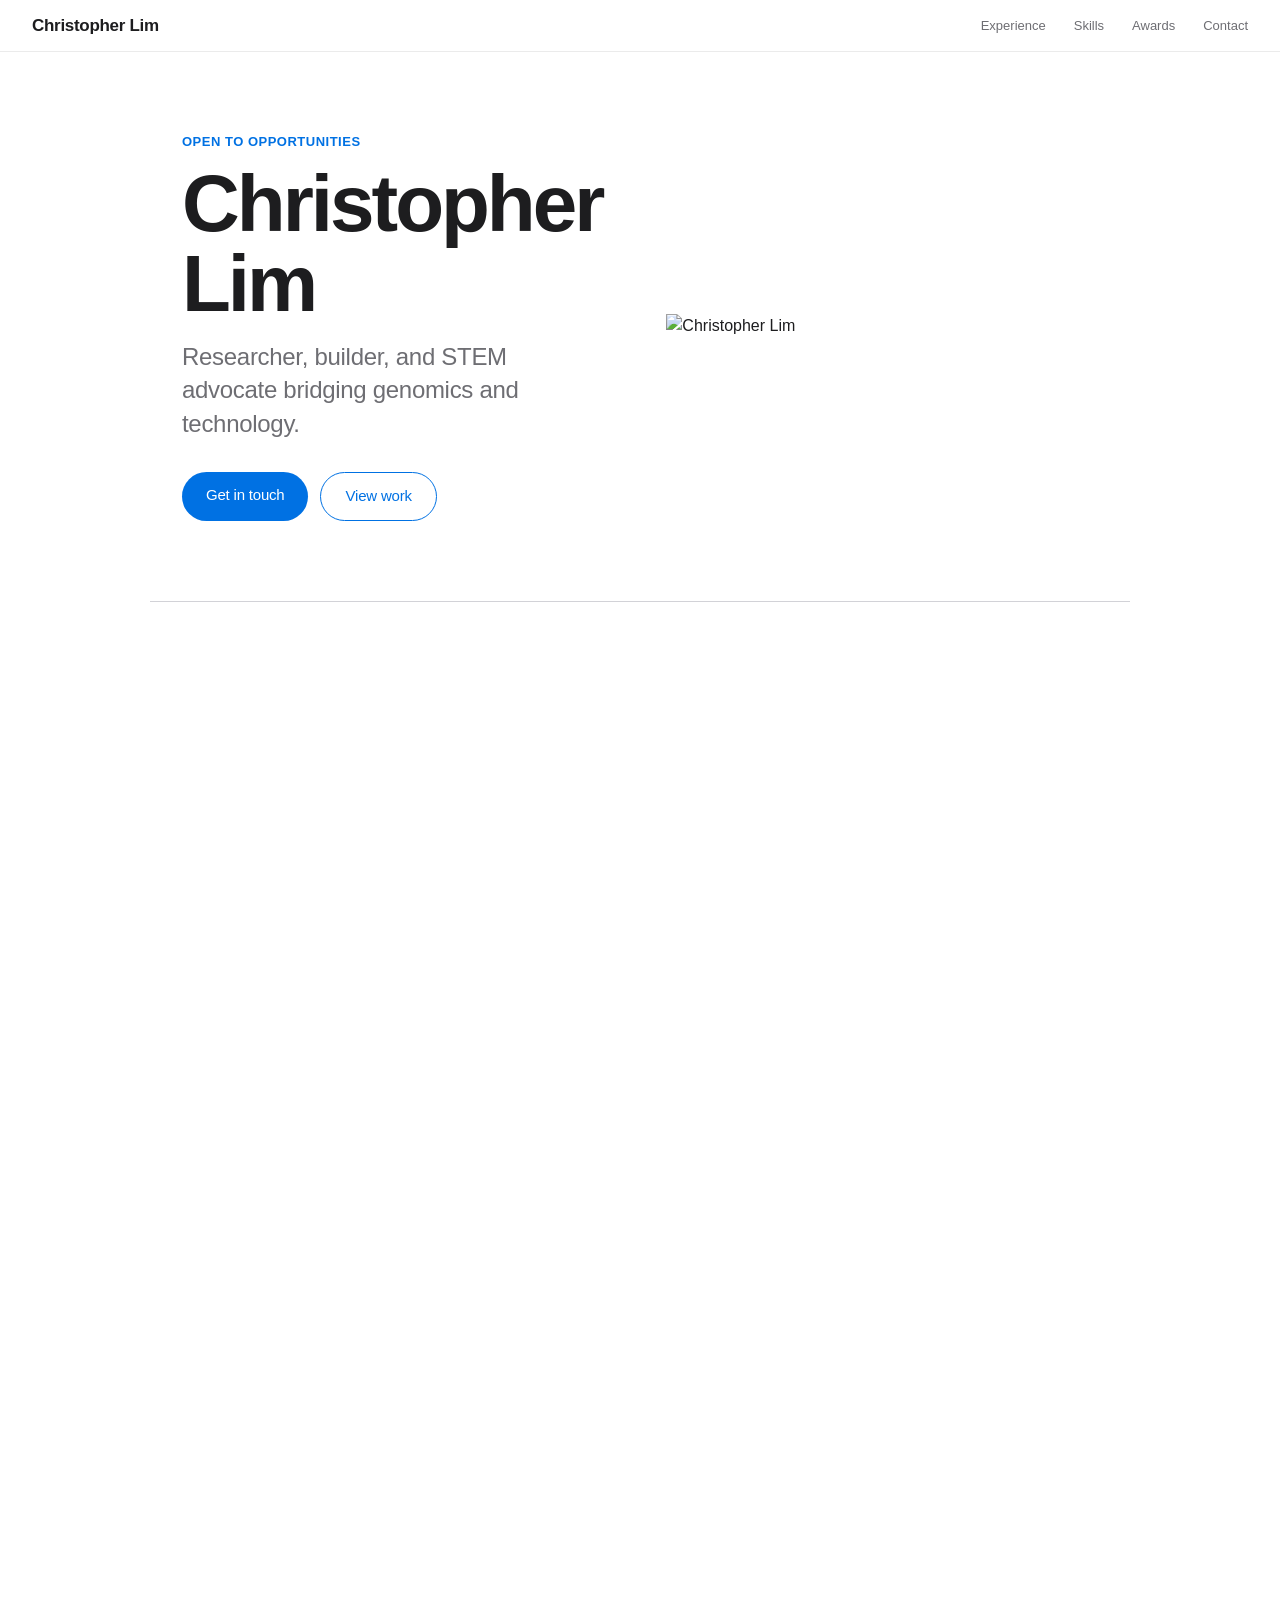
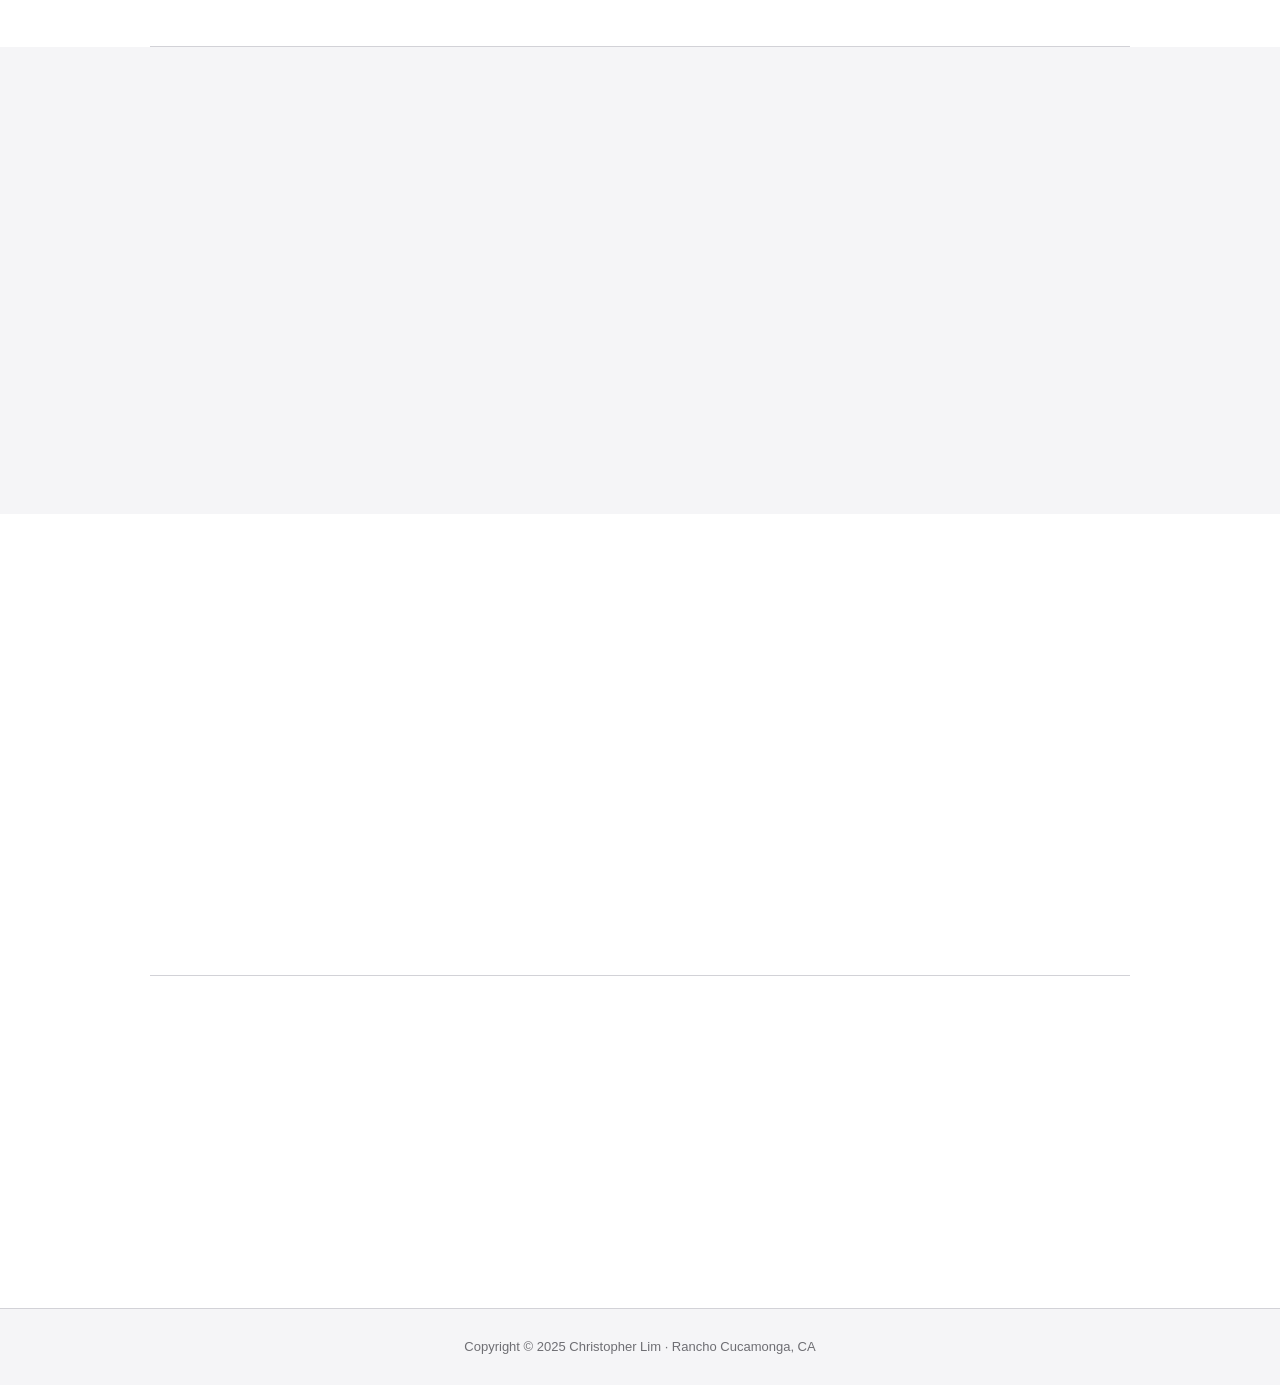
==== index.html @ 0ec450b2 "Update index.html" ====
<!DOCTYPE html>
<html lang="en">
<head>
  <meta charset="UTF-8">
  <meta name="viewport" content="width=device-width, initial-scale=1.0">
  <meta name="description" content="Christopher Lim — Researcher, builder, and STEM advocate. Open to research and internship opportunities.">
  <title>Christopher Lim</title>
  <link rel="stylesheet" href="style.css">
</head>
<body>

  <!-- NAV -->
  <nav>
    <span class="nav-name">Christopher Lim</span>
    <div class="nav-links">
      <a href="#experience">Experience</a>
      <a href="#skills">Skills</a>
      <a href="#awards">Awards</a>
      <a href="#contact">Contact</a>
    </div>
  </nav>

  <!-- HERO -->
  <section class="hero">
    <div class="hero-text">
      <p class="eyebrow">Open to opportunities</p>
      <h1 class="hero-name">Christopher<br>Lim</h1>
      <p class="hero-tagline">Researcher, builder, and STEM advocate bridging genomics and technology.</p>
      <div class="hero-actions">
        <a href="mailto:chrisalim2008@gmail.com" class="btn-blue">Get in touch</a>
        <a href="#experience" class="btn-outline">View work</a>
      </div>
    </div>

    <!-- HEADSHOT UPLOADER -->
    <img src="headshot.jpg" alt="Christopher Lim" style="width:100%;height:100%;object-fit:cover">
  </section>

  <div class="divider"></div>

  <!-- EXPERIENCE -->
  <section class="section reveal" id="experience">
    <p class="eyebrow">Experience</p>
    <h2 class="section-heading">Research &amp; leadership</h2>
    <div class="exp-list">

      <div class="exp-row">
        <div class="exp-meta">
          <div class="exp-date">Jun – Jul 2025</div>
          <div class="exp-org">Summer Science Program</div>
        </div>
        <div class="exp-content">
          <h3>Bacterial Genomics Researcher</h3>
          <p>Studied antibiotic resistance in <em>Vibrio natriegens</em> using gDNA extraction and nanopore sequencing. Analyzed resistance-conferring genes with bioinformatics tools in Forest Grove, OR.</p>
        </div>
      </div>

      <div class="exp-row">
        <div class="exp-meta">
          <div class="exp-date">Sep 2024 – Apr 2025</div>
          <div class="exp-org">FBLA</div>
        </div>
        <div class="exp-content">
          <h3>Event Coordinator, L4C</h3>
          <p>Led nationwide lung disease awareness campaigns with the American Lung Association and GO2 Foundation. Secured a $9.4K grant and expanded social media outreach.</p>
        </div>
      </div>

      <div class="exp-row">
        <div class="exp-meta">
          <div class="exp-date">Jun – Jul 2024</div>
          <div class="exp-org">Keck Graduate Institute</div>
        </div>
        <div class="exp-content">
          <h3>Summer Research Intern</h3>
          <p>Researched Lyme disease treatments under KGI's SURE program. Proposed Disulfiram as a therapeutic candidate, integrating bioentrepreneurship frameworks alongside undergraduate researchers.</p>
        </div>
      </div>

      <div class="exp-row">
        <div class="exp-meta">
          <div class="exp-date">Sep 2024 – May 2025</div>
          <div class="exp-org">Los Osos High School</div>
        </div>
        <div class="exp-content">
          <h3>VP, Society of Hispanic Professional Engineers</h3>
          <p>Co-founded the LOHS SHPE chapter. Organized 50+ participant STEM events promoting access and inclusion for underrepresented students.</p>
        </div>
      </div>

      <div class="exp-row">
        <div class="exp-meta">
          <div class="exp-date">Jan 2023 – Present</div>
          <div class="exp-org">Crosslight Family Ministries</div>
        </div>
        <div class="exp-content">
          <h3>Main Drummer &amp; Media Manager</h3>
          <p>Manages all church media including visual, livestream, and sound production. Lead drummer for the weekly worship team.</p>
        </div>
      </div>

    </div>
  </section>

  <div class="divider"></div>

  <!-- SKILLS -->
  <section class="skills-section" id="skills">
    <div class="skills-inner reveal">
      <p class="eyebrow">Skills</p>
      <h2 class="section-heading">What I work with</h2>
      <div class="skills-grid">

        <div class="skill-tile">
          <p class="skill-label">Technical</p>
          <div class="skill-chips">
            <span class="chip">JavaScript</span>
            <span class="chip">HTML</span>
            <span class="chip">CSS</span>
            <span class="chip">SQLite</span>
            <span class="chip">LaTeX</span>
          </div>
        </div>

        <div class="skill-tile">
          <p class="skill-label">Laboratory</p>
          <div class="skill-chips">
            <span class="chip">gDNA Extraction</span>
            <span class="chip">PCR</span>
            <span class="chip">Nanopore Sequencing</span>
            <span class="chip">Bioinformatics</span>
            <span class="chip">Aseptic Technique</span>
            <span class="chip">Micropipette</span>
          </div>
        </div>

        <div class="skill-tile">
          <p class="skill-label">Leadership</p>
          <div class="skill-chips">
            <span class="chip">Grant Writing</span>
            <span class="chip">Event Planning</span>
            <span class="chip">STEM Outreach</span>
            <span class="chip">Media Production</span>
            <span class="chip">Public Speaking</span>
          </div>
        </div>

      </div>
    </div>
  </section>

  <!-- AWARDS -->
  <section class="section reveal" id="awards">
    <p class="eyebrow">Awards</p>
    <h2 class="section-heading">Recognition</h2>
    <div class="awards-grid">

      <div class="award-tile">
        <span class="badge badge-gold">1st Place</span>
        <h3>STEP Student STEM Impact Scholarship</h3>
        <p>Riverside–San Bernardino County · Nov 2024</p>
      </div>

      <div class="award-tile">
        <span class="badge badge-blue">State Finalist</span>
        <h3>FBLA California — 2× Finalist</h3>
        <p>Financial Statement Analysis (2nd) · Entrepreneurship (7th) · 2024–25</p>
      </div>

      <div class="award-tile">
        <span class="badge badge-green">Academic</span>
        <h3>National Honors Society &amp; CSF</h3>
        <p>GPA 4.70W / 3.95UW · SAT 1480 · Los Osos High School</p>
      </div>

    </div>
  </section>

  <div class="divider"></div>

  <!-- CONTACT -->
  <section class="contact-section reveal" id="contact">
    <h2>Let's connect.</h2>
    <p>Open to research, internships, and anything at the intersection of biology and technology.</p>
    <div class="contact-links">
      <a href="mailto:chrisalim2008@gmail.com" class="contact-chip">✉ chrisalim2008@gmail.com</a>
      <a href="tel:3107205154" class="contact-chip">☎ 310-720-5154</a>
      <span class="contact-chip">📍 Rancho Cucamonga, CA</span>
    </div>
  </section>

  <footer>
    <p>Copyright &copy; 2025 Christopher Lim &middot; Rancho Cucamonga, CA</p>
  </footer>

  <script src="script.js"></script>
</body>
</html>
---- style.css ----
/* =============================================
   Christopher Lim — Personal Landing Page
   Style: Apple-inspired, Helvetica, bright/modern
   ============================================= */

*, *::before, *::after {
  margin: 0;
  padding: 0;
  box-sizing: border-box;
}

:root {
  --white: #ffffff;
  --off: #f5f5f7;
  --off2: #e8e8ed;
  --text: #1d1d1f;
  --secondary: #6e6e73;
  --blue: #0071e3;
  --blue-hover: #0077ed;
  --border: #d2d2d7;
  --radius: 18px;
}

html {
  scroll-behavior: smooth;
}

body {
  background: var(--white);
  color: var(--text);
  font-family: 'Helvetica Neue', Helvetica, Arial, sans-serif;
  -webkit-font-smoothing: antialiased;
  -moz-osx-font-smoothing: grayscale;
  line-height: 1.5;
}

/* =============================================
   NAV
   ============================================= */

nav {
  position: sticky;
  top: 0;
  z-index: 100;
  background: rgba(255, 255, 255, 0.85);
  backdrop-filter: saturate(180%) blur(20px);
  -webkit-backdrop-filter: saturate(180%) blur(20px);
  border-bottom: 1px solid rgba(0, 0, 0, 0.08);
  padding: 0 2rem;
  height: 52px;
  display: flex;
  align-items: center;
  justify-content: space-between;
}

.nav-name {
  font-size: 17px;
  font-weight: 600;
  letter-spacing: -0.3px;
  color: var(--text);
}

.nav-links {
  display: flex;
  gap: 1.75rem;
}

.nav-links a {
  font-size: 13px;
  color: var(--secondary);
  text-decoration: none;
  transition: color 0.15s;
}

.nav-links a:hover {
  color: var(--text);
}

/* =============================================
   HERO
   ============================================= */

.hero {
  padding: 80px 2rem 80px;
  max-width: 980px;
  margin: 0 auto;
  display: flex;
  align-items: center;
  gap: 64px;
}

.hero-text {
  flex: 1;
}

.eyebrow {
  font-size: 13px;
  font-weight: 600;
  color: var(--blue);
  letter-spacing: 0.5px;
  text-transform: uppercase;
  margin-bottom: 12px;
}

.hero-name {
  font-size: clamp(48px, 7vw, 80px);
  font-weight: 700;
  letter-spacing: -3px;
  line-height: 1;
  margin-bottom: 16px;
  color: var(--text);
}

.hero-tagline {
  font-size: clamp(18px, 2.5vw, 24px);
  font-weight: 400;
  color: var(--secondary);
  line-height: 1.4;
  margin-bottom: 32px;
  letter-spacing: -0.3px;
  max-width: 440px;
}

.hero-actions {
  display: flex;
  gap: 12px;
  flex-wrap: wrap;
}

/* =============================================
   BUTTONS
   ============================================= */

.btn-blue {
  padding: 12px 24px;
  background: var(--blue);
  color: #fff;
  border: none;
  border-radius: 980px;
  font-size: 15px;
  font-weight: 500;
  cursor: pointer;
  text-decoration: none;
  display: inline-block;
  transition: background 0.15s, transform 0.1s;
  letter-spacing: -0.2px;
}

.btn-blue:hover {
  background: var(--blue-hover);
  transform: translateY(-1px);
}

.btn-outline {
  padding: 12px 24px;
  background: transparent;
  color: var(--blue);
  border: 1.5px solid var(--blue);
  border-radius: 980px;
  font-size: 15px;
  font-weight: 500;
  cursor: pointer;
  text-decoration: none;
  display: inline-block;
  transition: all 0.15s;
  letter-spacing: -0.2px;
}

.btn-outline:hover {
  background: var(--blue);
  color: #fff;
}

/* =============================================
   HEADSHOT UPLOADER
   ============================================= */

.headshot-zone {
  flex-shrink: 0;
  width: 220px;
  height: 220px;
  border-radius: 50%;
  background: var(--off);
  border: 2px dashed var(--border);
  display: flex;
  flex-direction: column;
  align-items: center;
  justify-content: center;
  cursor: pointer;
  transition: border-color 0.2s, background 0.2s;
  overflow: hidden;
  position: relative;
  gap: 6px;
  text-align: center;
  padding: 1.5rem;
}

.headshot-zone:hover {
  border-color: var(--blue);
  background: #f0f7ff;
}

.headshot-zone input[type="file"] {
  display: none;
}

.headshot-zone img {
  width: 100%;
  height: 100%;
  object-fit: cover;
  position: absolute;
  inset: 0;
}

.upload-icon {
  font-size: 28px;
  line-height: 1;
  color: var(--secondary);
}

.upload-label {
  font-size: 13px;
  font-weight: 500;
  color: var(--secondary);
}

.upload-hint {
  font-size: 12px;
  color: var(--border);
}

/* =============================================
   DIVIDER
   ============================================= */

.divider {
  height: 1px;
  background: var(--border);
  max-width: 980px;
  margin: 0 auto;
}

/* =============================================
   SECTIONS
   ============================================= */

.section {
  padding: 72px 2rem;
  max-width: 980px;
  margin: 0 auto;
}

.section-heading {
  font-size: clamp(28px, 4vw, 48px);
  font-weight: 700;
  letter-spacing: -1.5px;
  line-height: 1.05;
  margin-bottom: 48px;
  color: var(--text);
}

/* =============================================
   EXPERIENCE
   ============================================= */

.exp-list {
  display: flex;
  flex-direction: column;
}

.exp-row {
  display: grid;
  grid-template-columns: 180px 1fr;
  gap: 32px;
  padding: 28px 0;
  border-top: 1px solid var(--border);
}

.exp-row:last-child {
  border-bottom: 1px solid var(--border);
}

.exp-meta {
  padding-top: 2px;
}

.exp-date {
  font-size: 13px;
  color: var(--secondary);
  font-weight: 400;
  line-height: 1.5;
}

.exp-org {
  font-size: 13px;
  color: var(--blue);
  font-weight: 500;
  margin-top: 4px;
}

.exp-content h3 {
  font-size: 19px;
  font-weight: 600;
  letter-spacing: -0.4px;
  margin-bottom: 6px;
  color: var(--text);
}

.exp-content p {
  font-size: 15px;
  color: var(--secondary);
  line-height: 1.6;
  max-width: 560px;
}

/* =============================================
   SKILLS
   ============================================= */

.skills-section {
  background: var(--off);
  padding: 72px 2rem;
}

.skills-inner {
  max-width: 980px;
  margin: 0 auto;
}

.skills-grid {
  display: grid;
  grid-template-columns: repeat(3, 1fr);
  gap: 16px;
}

.skill-tile {
  background: var(--white);
  border-radius: var(--radius);
  padding: 28px 24px;
  transition: transform 0.2s, box-shadow 0.2s;
}

.skill-tile:hover {
  transform: translateY(-3px);
  box-shadow: 0 8px 32px rgba(0, 0, 0, 0.08);
}

.skill-label {
  font-size: 11px;
  font-weight: 700;
  letter-spacing: 1px;
  text-transform: uppercase;
  color: var(--secondary);
  margin-bottom: 16px;
}

.skill-chips {
  display: flex;
  flex-wrap: wrap;
  gap: 8px;
}

.chip {
  padding: 5px 12px;
  background: var(--off);
  border-radius: 980px;
  font-size: 13px;
  color: var(--text);
  font-weight: 400;
  letter-spacing: -0.1px;
}

/* =============================================
   AWARDS
   ============================================= */

.awards-grid {
  display: grid;
  grid-template-columns: repeat(3, 1fr);
  gap: 16px;
}

.award-tile {
  background: var(--off);
  border-radius: var(--radius);
  padding: 28px 24px;
  transition: transform 0.2s;
}

.award-tile:hover {
  transform: translateY(-3px);
}

.badge {
  display: inline-block;
  padding: 4px 10px;
  border-radius: 980px;
  font-size: 11px;
  font-weight: 600;
  letter-spacing: 0.4px;
  text-transform: uppercase;
  margin-bottom: 16px;
}

.badge-gold {
  background: #fff3cc;
  color: #7d5c00;
}

.badge-blue {
  background: #e8f0fe;
  color: #1a56db;
}

.badge-green {
  background: #d4f7e8;
  color: #0a6640;
}

.award-tile h3 {
  font-size: 17px;
  font-weight: 600;
  letter-spacing: -0.3px;
  line-height: 1.3;
  margin-bottom: 6px;
  color: var(--text);
}

.award-tile p {
  font-size: 13px;
  color: var(--secondary);
}

/* =============================================
   CONTACT
   ============================================= */

.contact-section {
  padding: 72px 2rem;
  max-width: 980px;
  margin: 0 auto;
  text-align: center;
}

.contact-section h2 {
  font-size: clamp(28px, 4vw, 48px);
  font-weight: 700;
  letter-spacing: -1.5px;
  margin-bottom: 12px;
  color: var(--text);
}

.contact-section > p {
  font-size: 17px;
  color: var(--secondary);
  margin-bottom: 36px;
  letter-spacing: -0.2px;
}

.contact-links {
  display: flex;
  justify-content: center;
  flex-wrap: wrap;
  gap: 12px;
}

.contact-chip {
  display: flex;
  align-items: center;
  gap: 8px;
  padding: 10px 20px;
  border-radius: 980px;
  border: 1.5px solid var(--border);
  font-size: 14px;
  color: var(--text);
  text-decoration: none;
  transition: border-color 0.15s, color 0.15s;
  font-weight: 400;
}

.contact-chip:hover {
  border-color: var(--blue);
  color: var(--blue);
}

/* =============================================
   FOOTER
   ============================================= */

footer {
  background: var(--off);
  border-top: 1px solid var(--border);
  padding: 28px 2rem;
  text-align: center;
}

footer p {
  font-size: 13px;
  color: var(--secondary);
}

/* =============================================
   SCROLL REVEAL
   ============================================= */

.reveal {
  opacity: 0;
  transform: translateY(24px);
  transition: opacity 0.6s ease, transform 0.6s ease;
}

.reveal.visible {
  opacity: 1;
  transform: translateY(0);
}

/* =============================================
   RESPONSIVE
   ============================================= */

@media (max-width: 768px) {
  .hero {
    flex-direction: column-reverse;
    gap: 36px;
    padding: 48px 1.5rem;
    text-align: center;
  }

  .hero-tagline {
    margin-left: auto;
    margin-right: auto;
  }

  .hero-actions {
    justify-content: center;
  }

  .headshot-zone {
    width: 150px;
    height: 150px;
  }

  .exp-row {
    grid-template-columns: 1fr;
    gap: 8px;
  }

  .skills-grid,
  .awards-grid {
    grid-template-columns: 1fr;
  }

  .nav-links {
    display: none;
  }
}
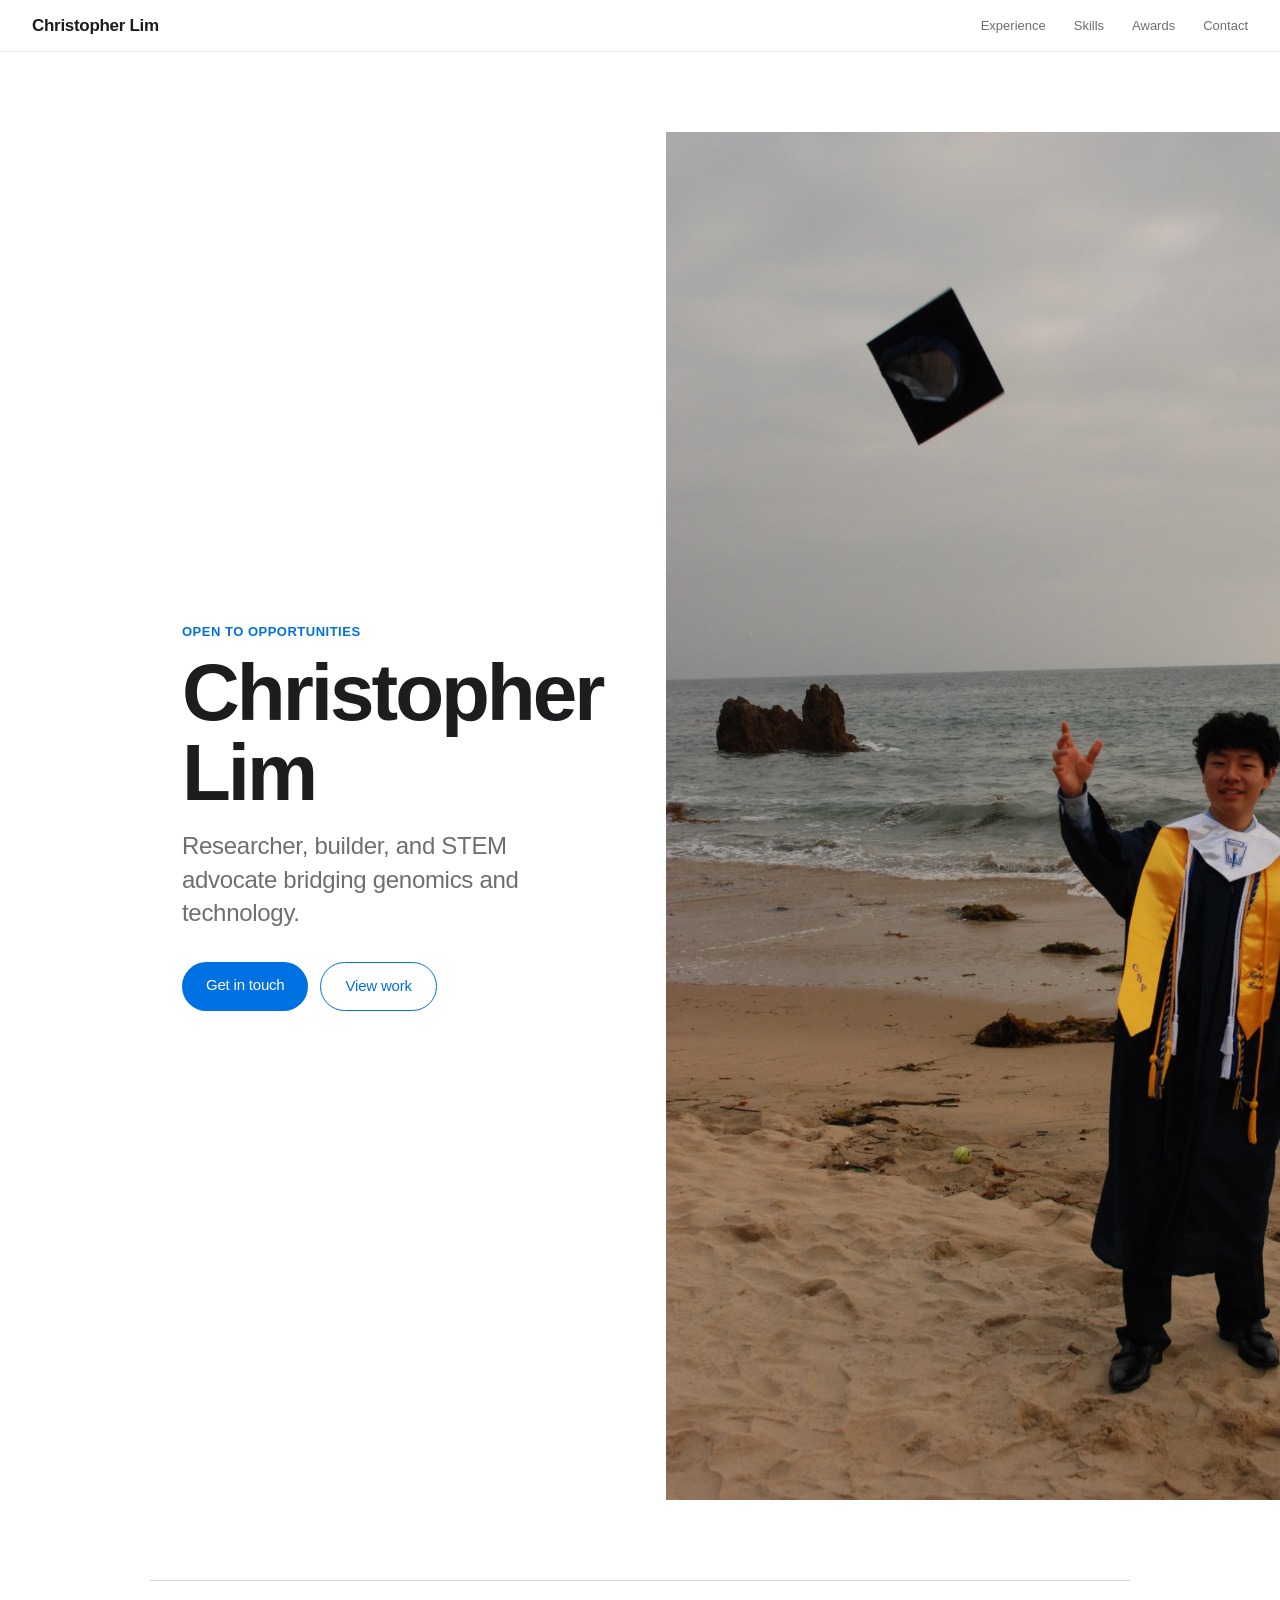
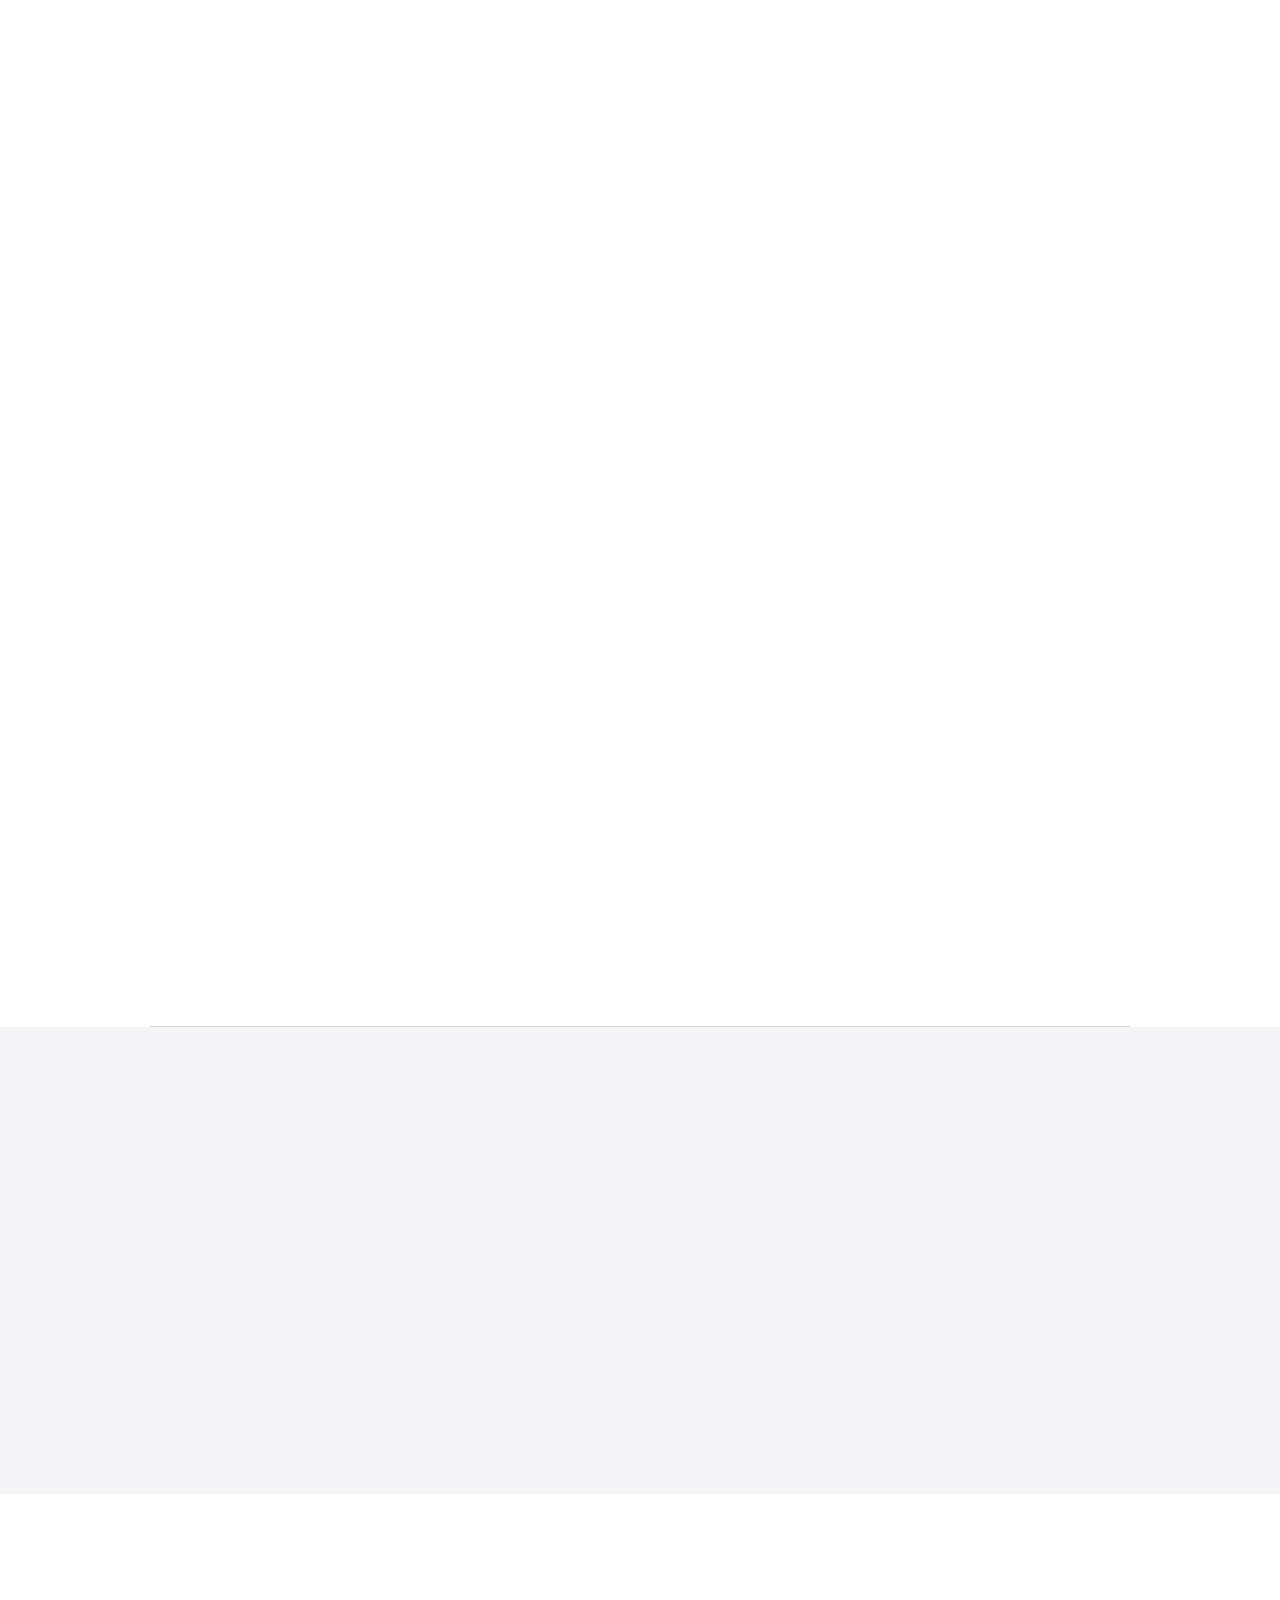
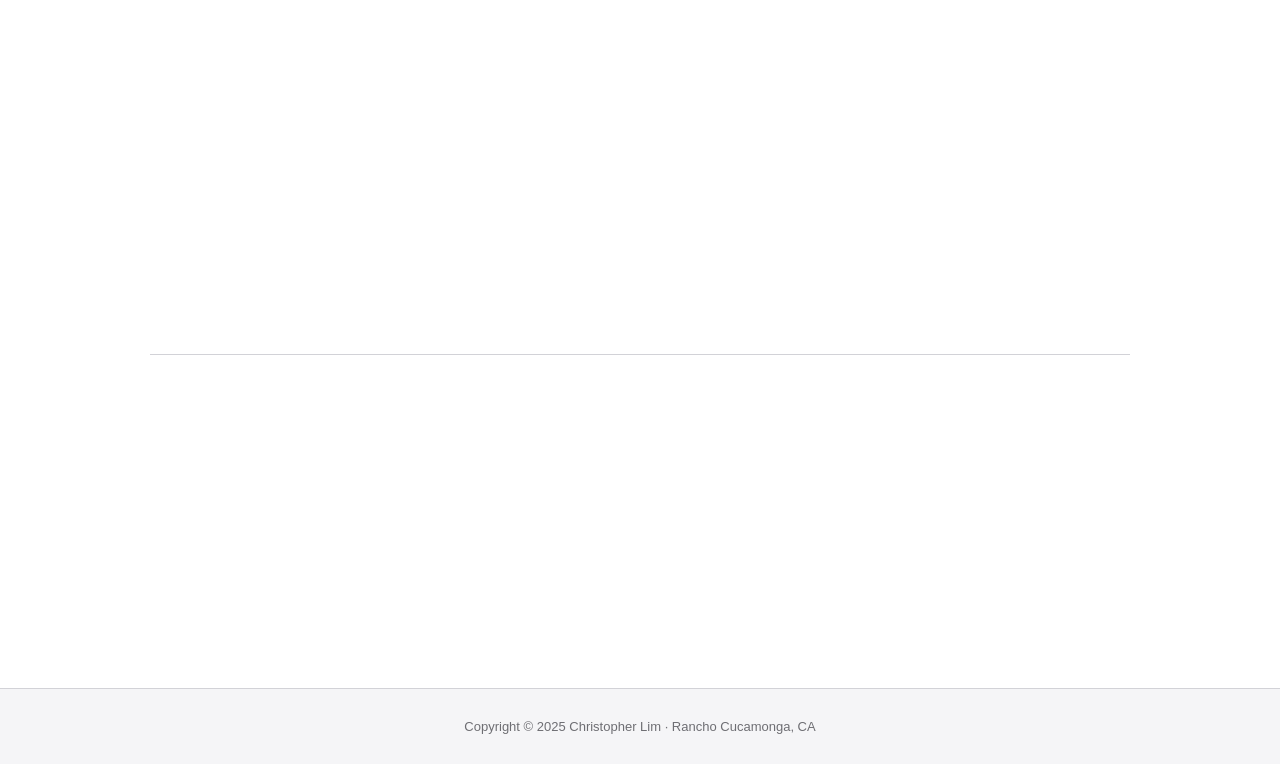
==== commit 57520b96: "Update index.html" ====
--- a/index.html
+++ b/index.html
@@ -33,7 +33,7 @@
     </div>
 
     <!-- HEADSHOT UPLOADER -->
-    <img src="headshot.jpg" alt="Christopher Lim" style="width:100%;height:100%;object-fit:cover">
+    <img src="headshot.JPG" alt="Christopher Lim" style="width:100%;height:100%;object-fit:cover">
   </section>
 
   <div class="divider"></div>
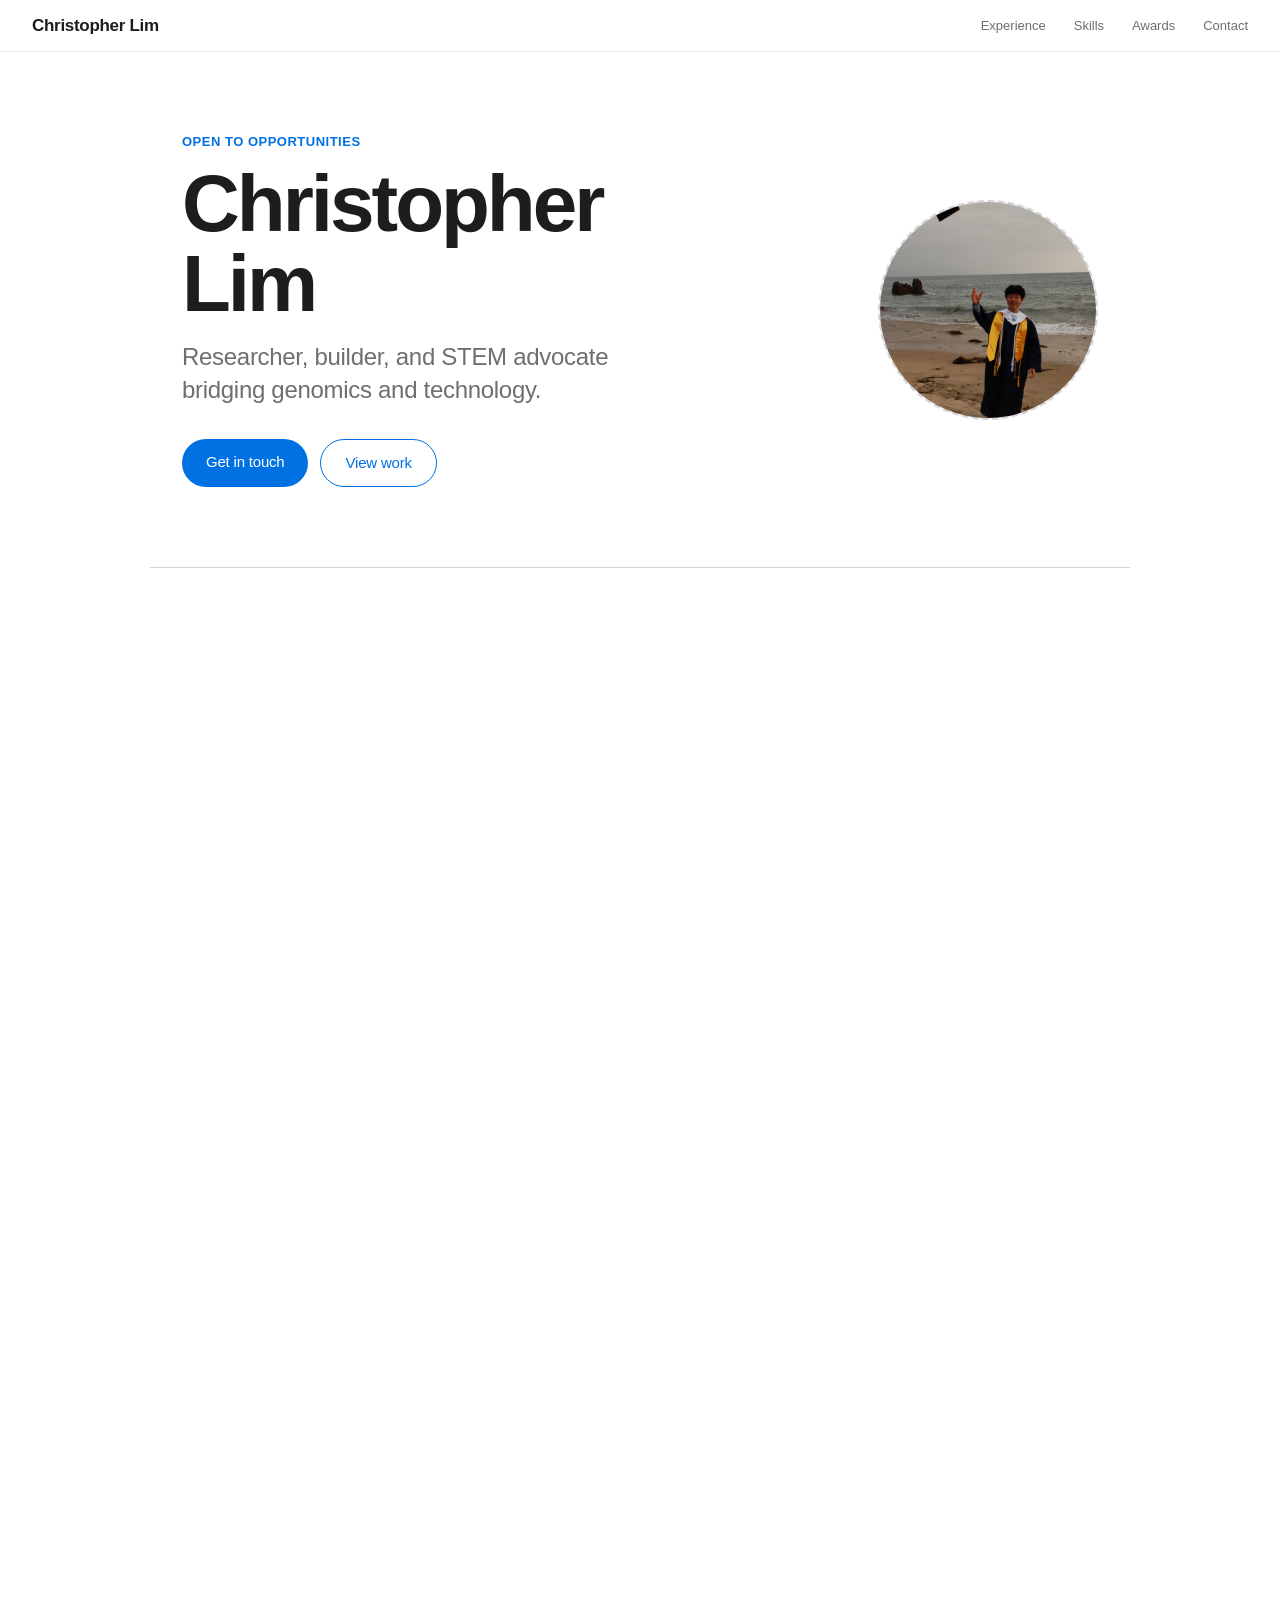
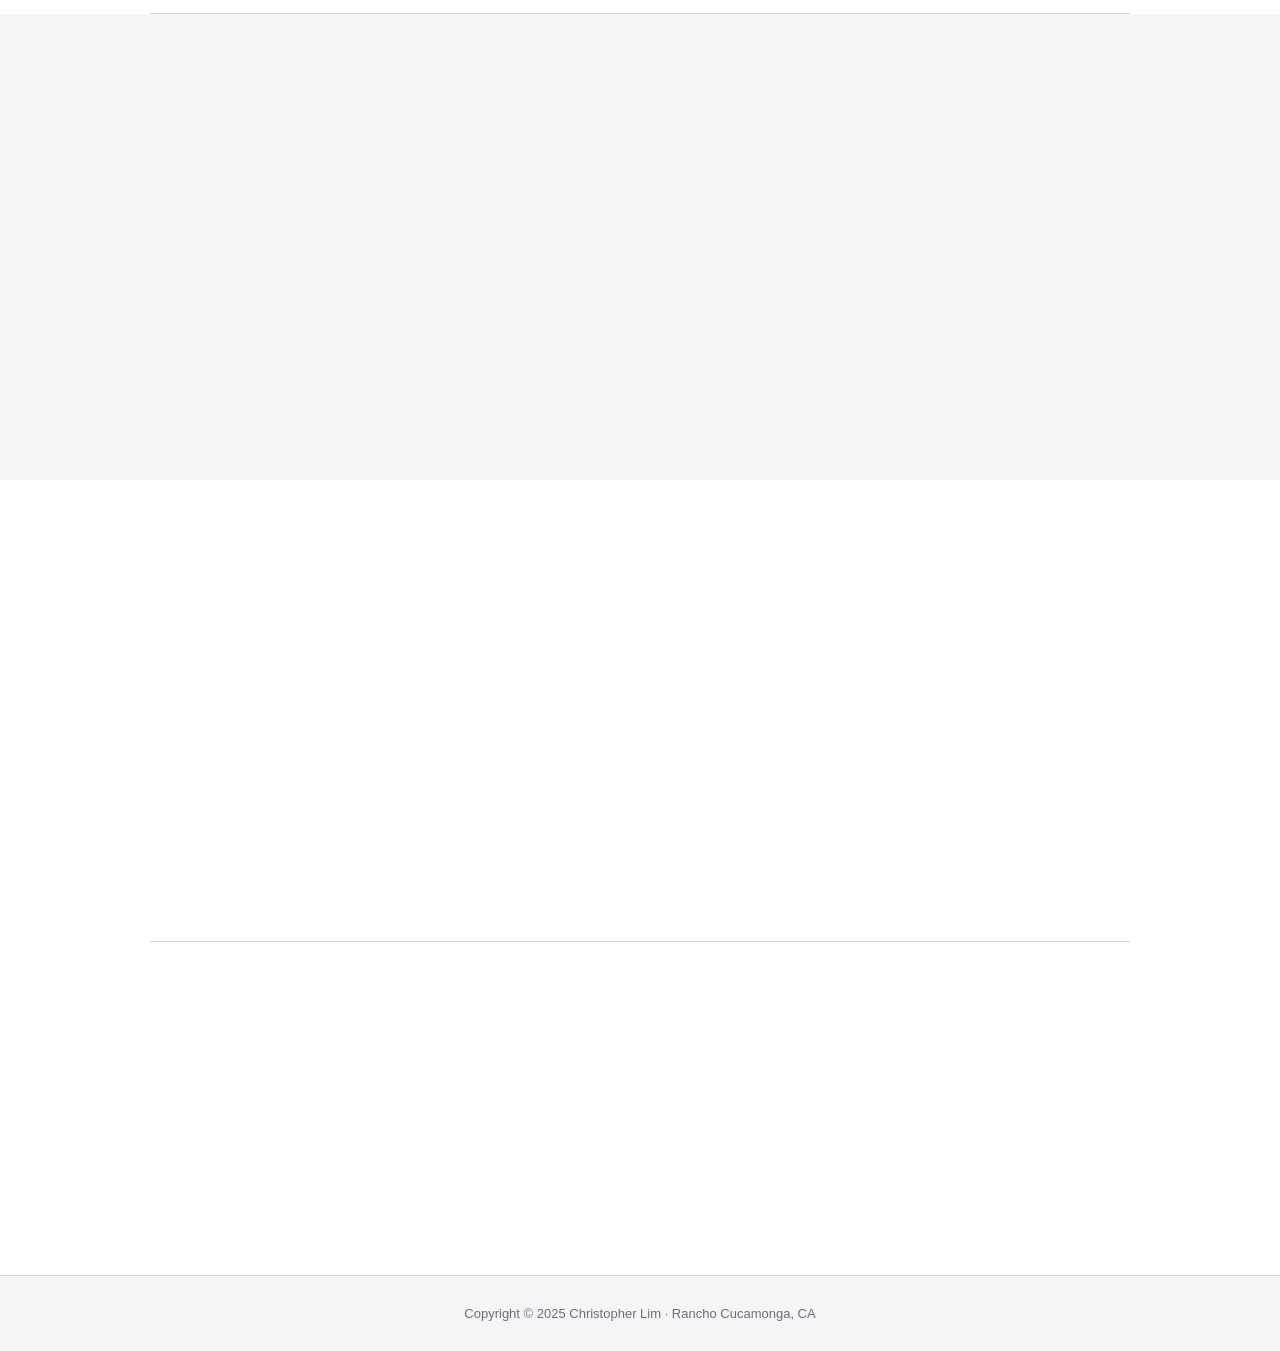
==== commit 64e95c97: "Update index.html" ====
--- a/index.html
+++ b/index.html
@@ -33,8 +33,11 @@
     </div>
 
     <!-- HEADSHOT UPLOADER -->
-    <img src="headshot.JPG" alt="Christopher Lim" style="width:100%;height:100%;object-fit:cover">
-  </section>
+     <div class="headshot-zone" id="headshotZone">
+     <img src="headshot.JPG" alt="Christopher Lim" style="width:100%;height:100%;object-fit:cover">
+  </section>
+    </div>
+    
 
   <div class="divider"></div>
 
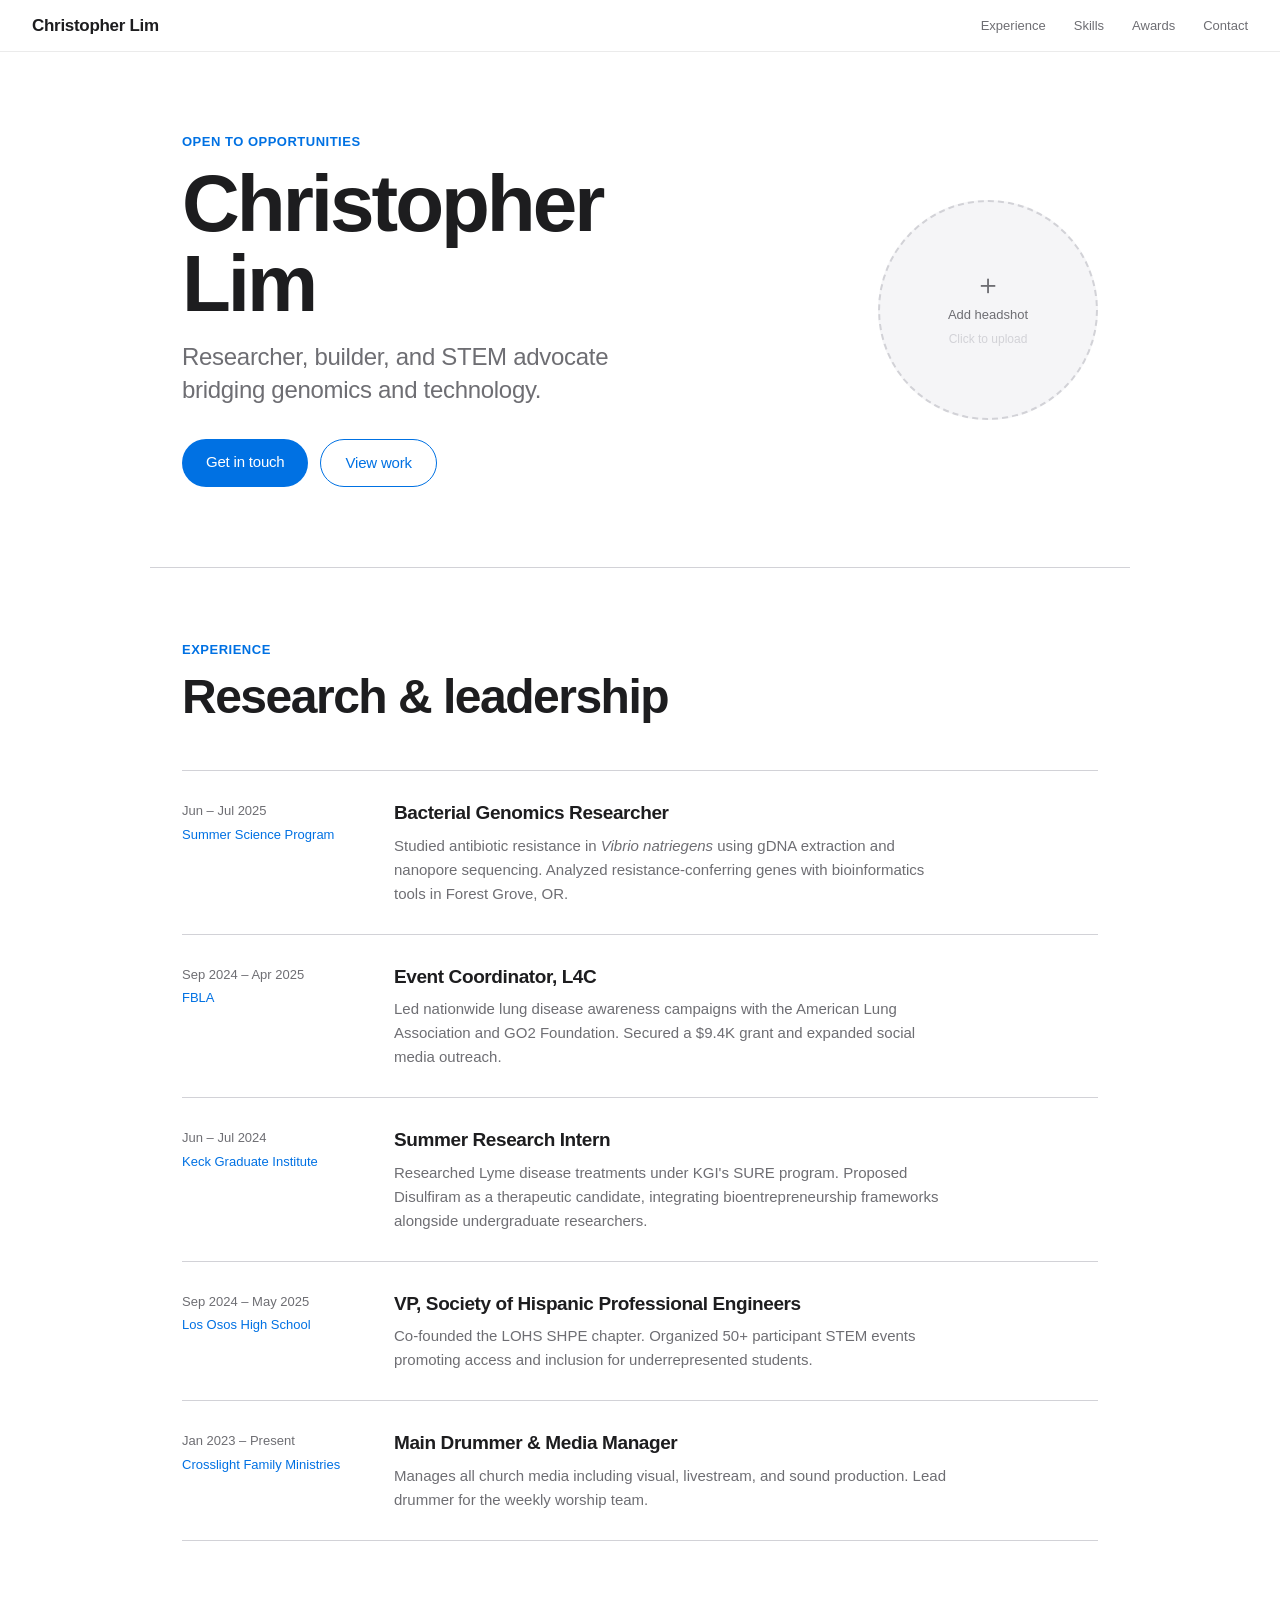
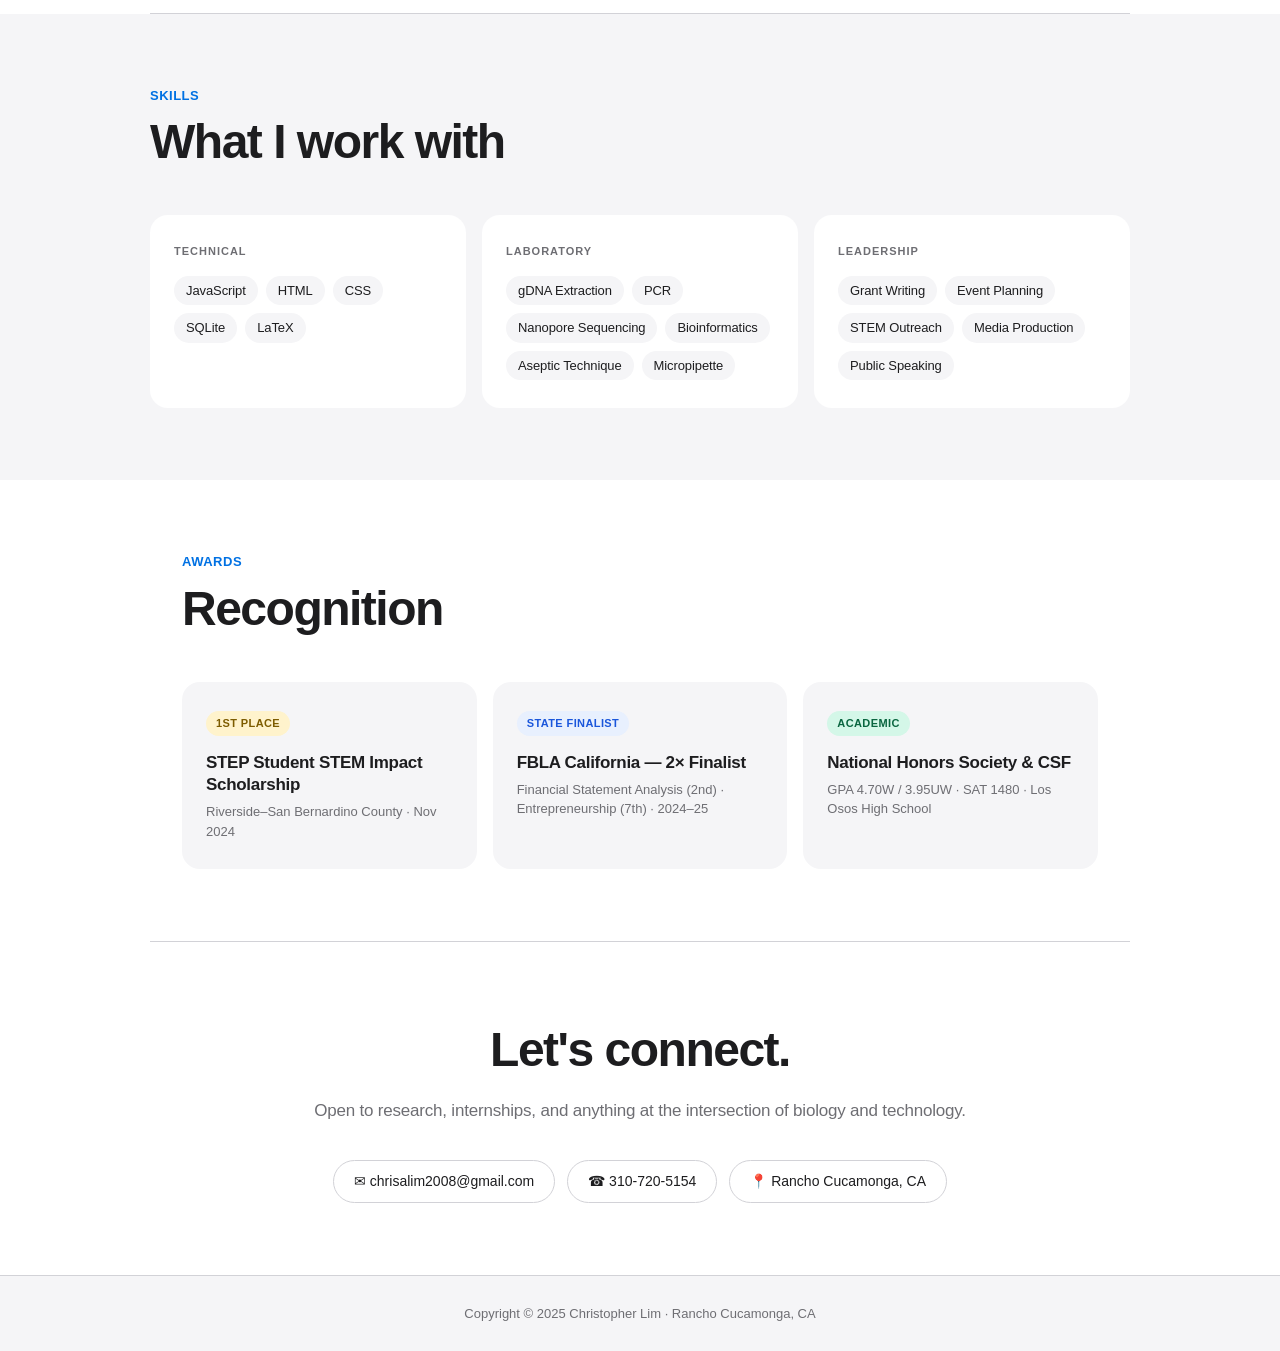
==== commit 66ef079d: "Add files via upload" ====
--- a/index.html
+++ b/index.html
@@ -33,11 +33,13 @@
     </div>
 
     <!-- HEADSHOT UPLOADER -->
-     <div class="headshot-zone" id="headshotZone">
-     <img src="headshot.JPG" alt="Christopher Lim" style="width:100%;height:100%;object-fit:cover">
-  </section>
-    </div>
-    
+    <div class="headshot-zone" id="headshotZone">
+      <input type="file" id="headshotInput" accept="image/*">
+      <span class="upload-icon">＋</span>
+      <span class="upload-label">Add headshot</span>
+      <span class="upload-hint">Click to upload</span>
+    </div>
+  </section>
 
   <div class="divider"></div>
 
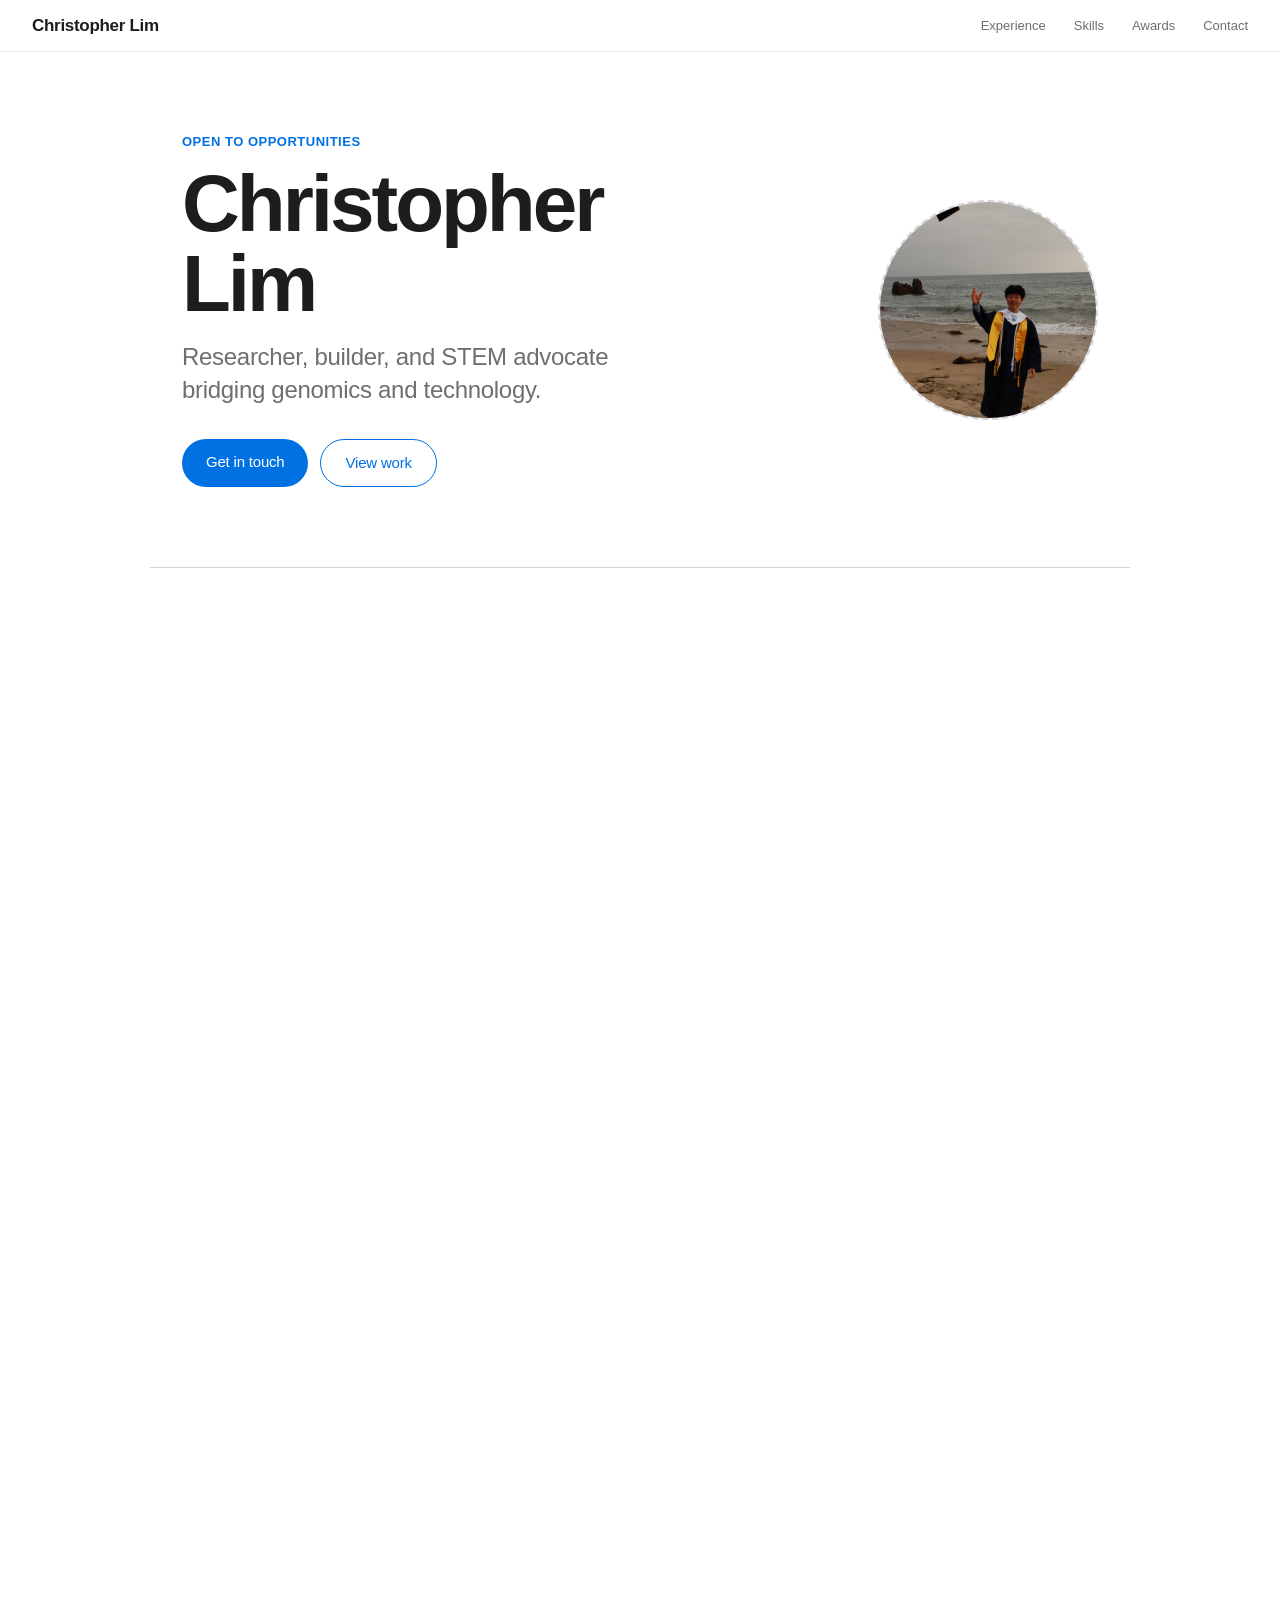
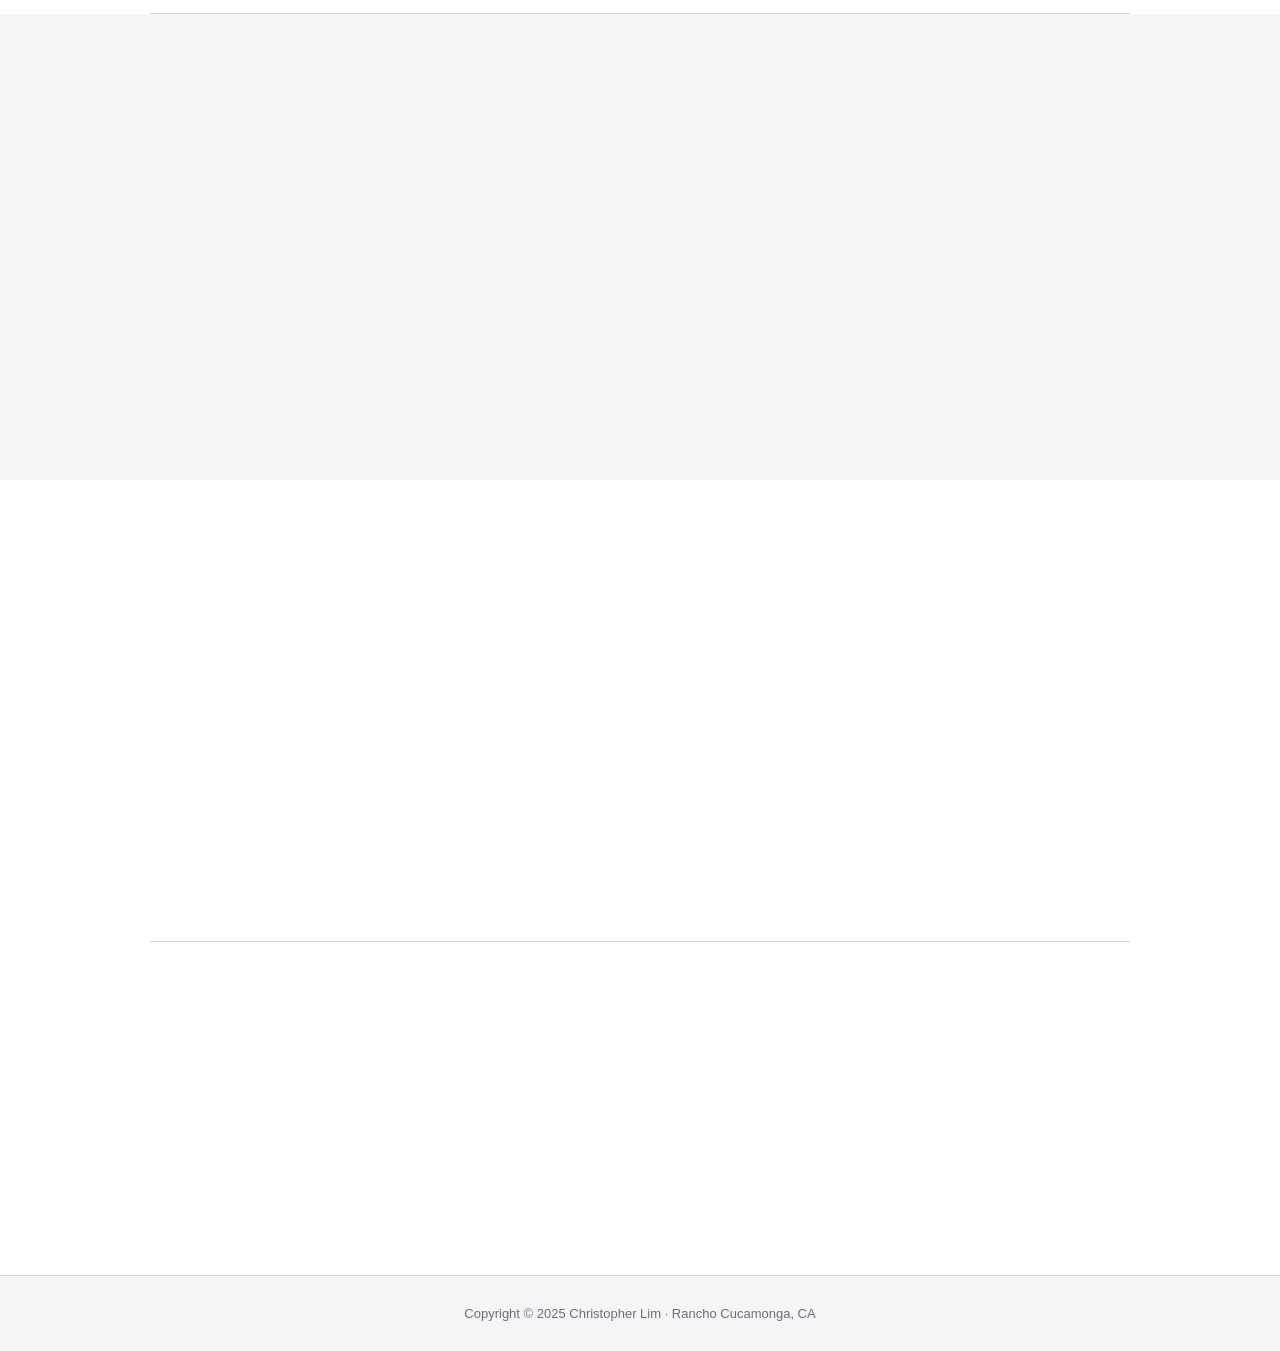
==== commit 127c9d2a: "Update index.html" ====
--- a/index.html
+++ b/index.html
@@ -34,10 +34,7 @@
 
     <!-- HEADSHOT UPLOADER -->
     <div class="headshot-zone" id="headshotZone">
-      <input type="file" id="headshotInput" accept="image/*">
-      <span class="upload-icon">＋</span>
-      <span class="upload-label">Add headshot</span>
-      <span class="upload-hint">Click to upload</span>
+      <img src="headshot.JPG" alt="Christopher Lim" style="width:100%;height:100%;object-fit:cover;position:absolute;inset:0;">
     </div>
   </section>
 
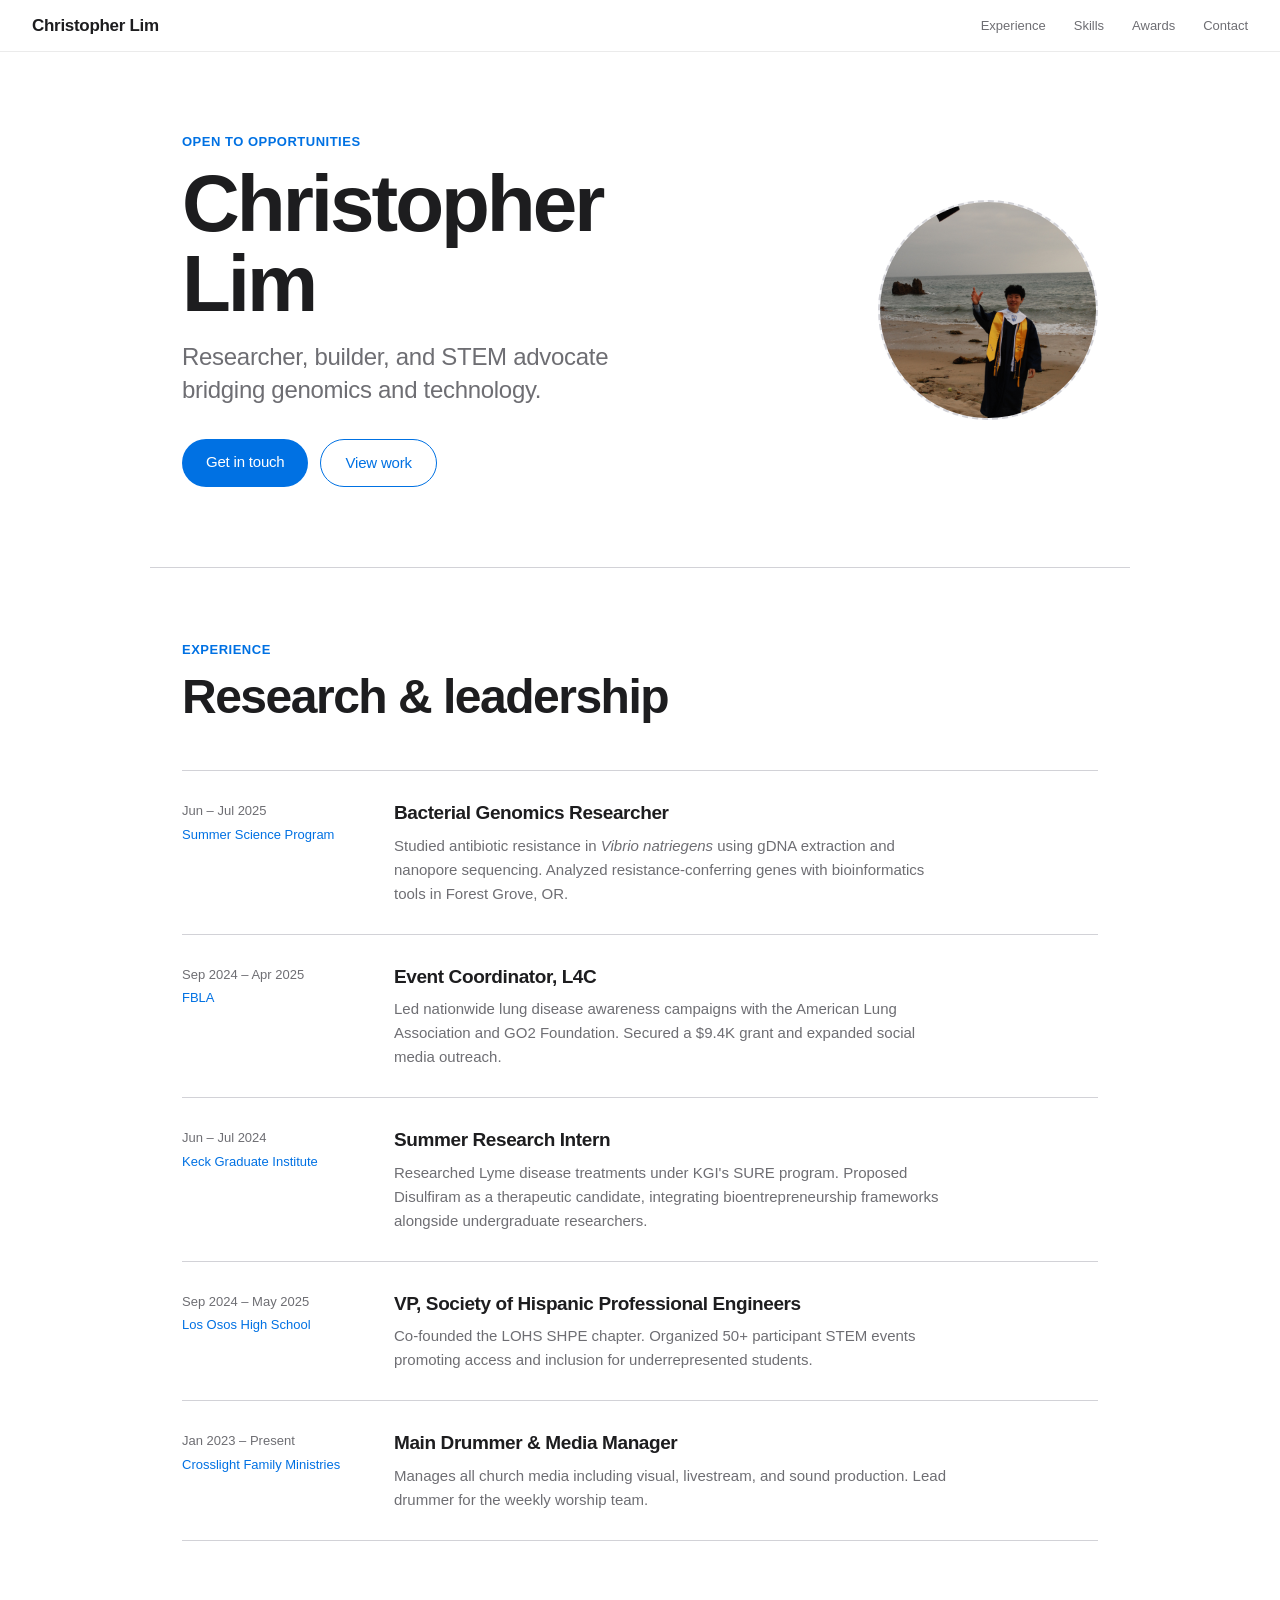
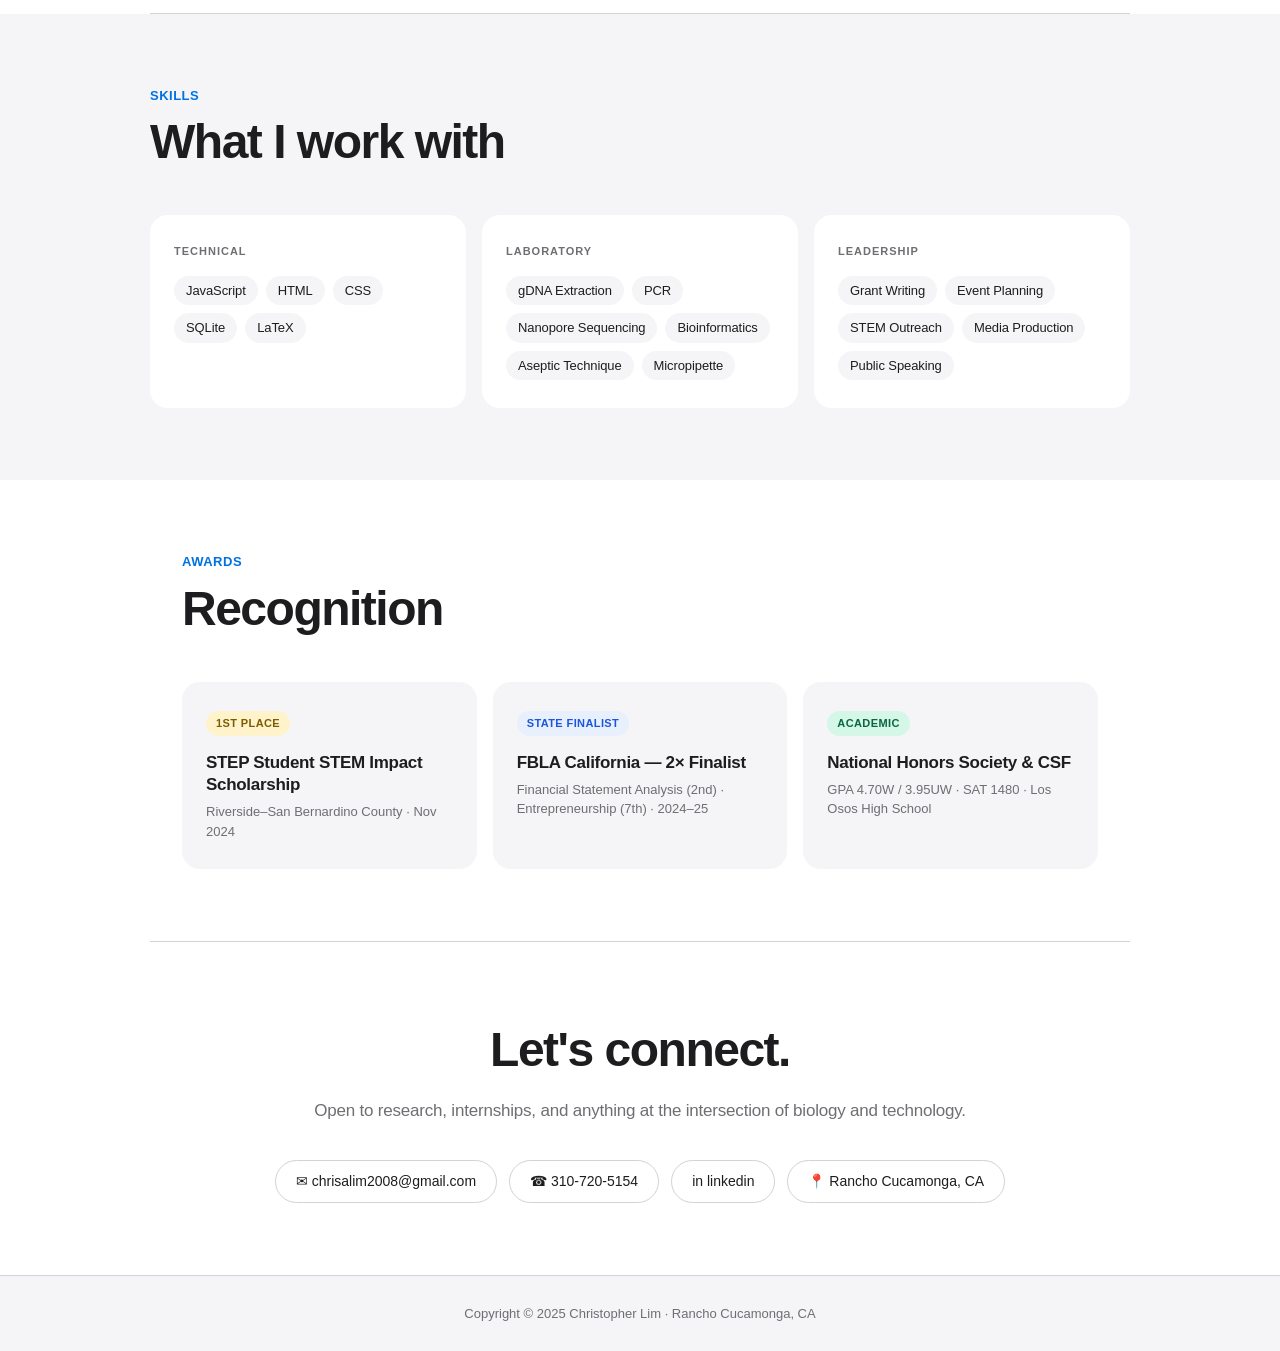
==== commit 62270d8e: "Update index.html" ====
--- a/index.html
+++ b/index.html
@@ -187,6 +187,7 @@
     <div class="contact-links">
       <a href="mailto:chrisalim2008@gmail.com" class="contact-chip">✉ chrisalim2008@gmail.com</a>
       <a href="tel:3107205154" class="contact-chip">☎ 310-720-5154</a>
+      <a href="https://www.linkedin.com/in/0-chrislim/" target="_blank" class="contact-chip">in linkedin</a>
       <span class="contact-chip">📍 Rancho Cucamonga, CA</span>
     </div>
   </section>
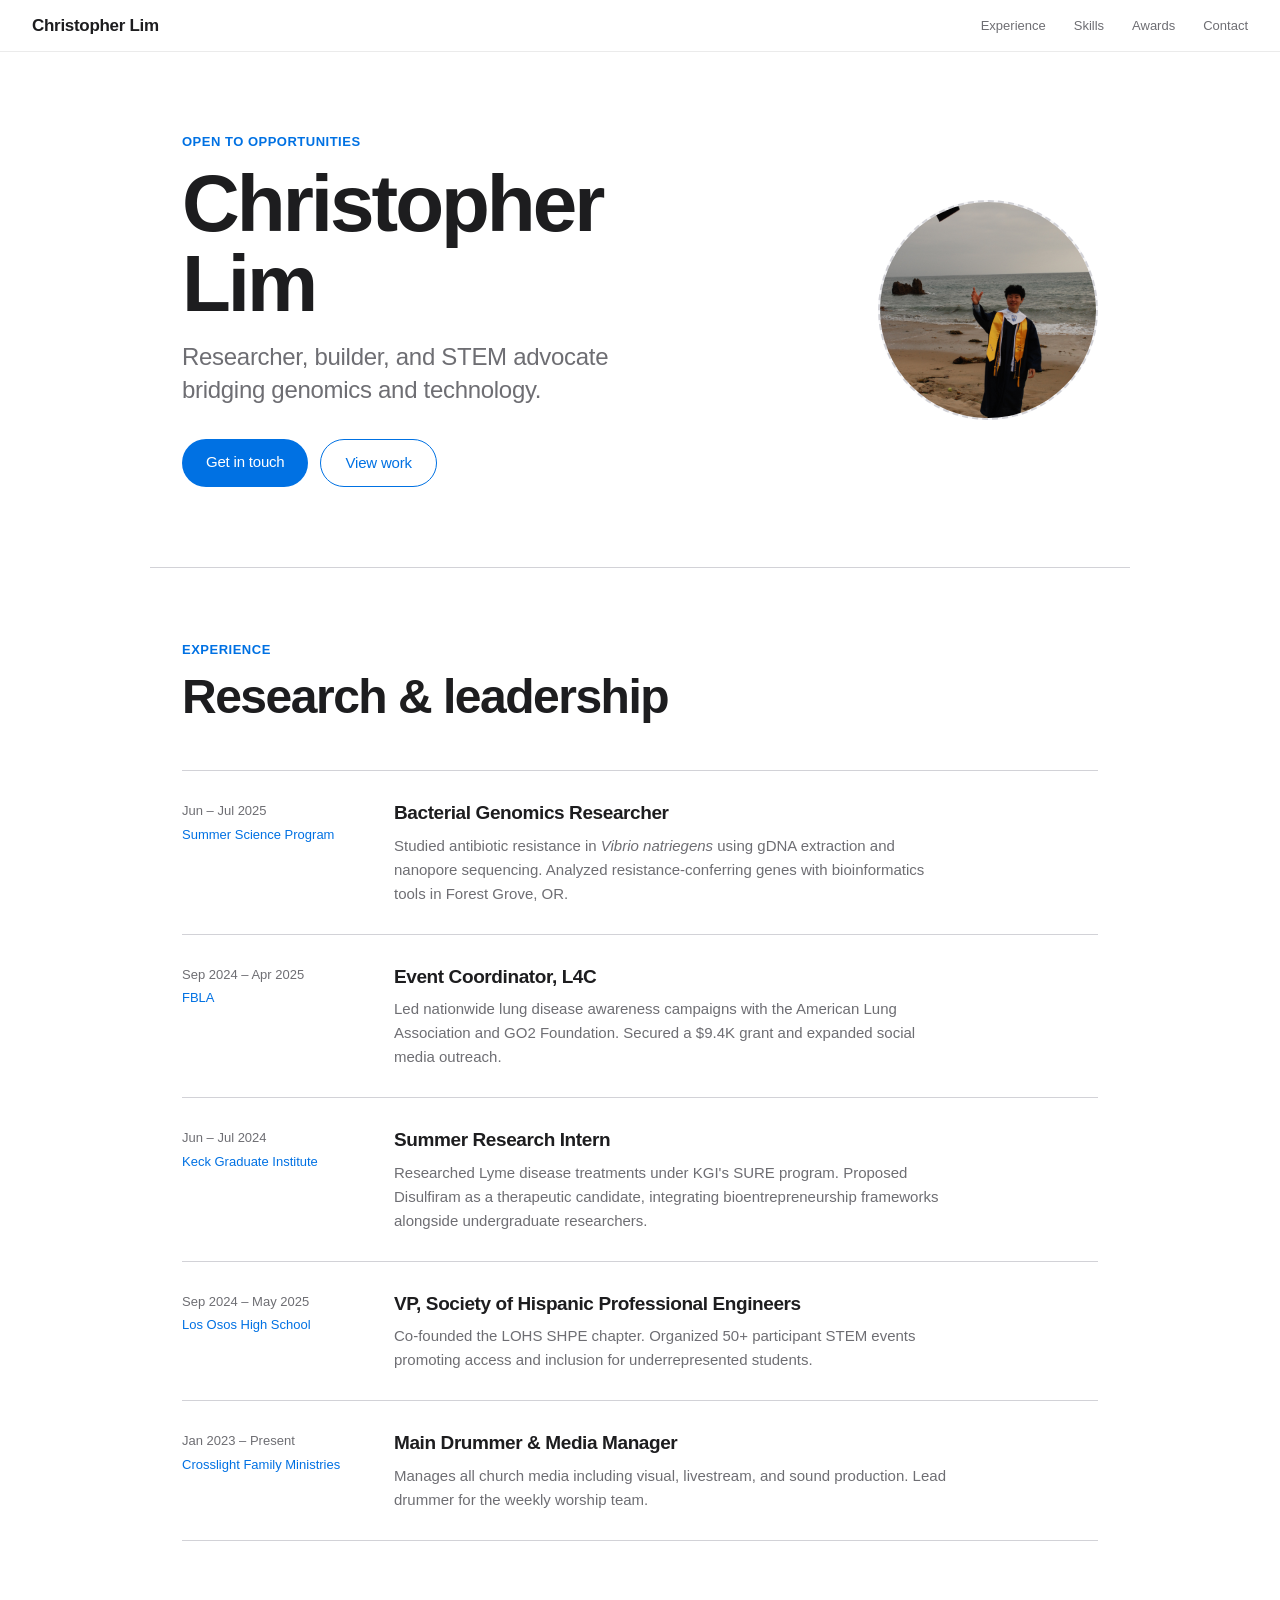
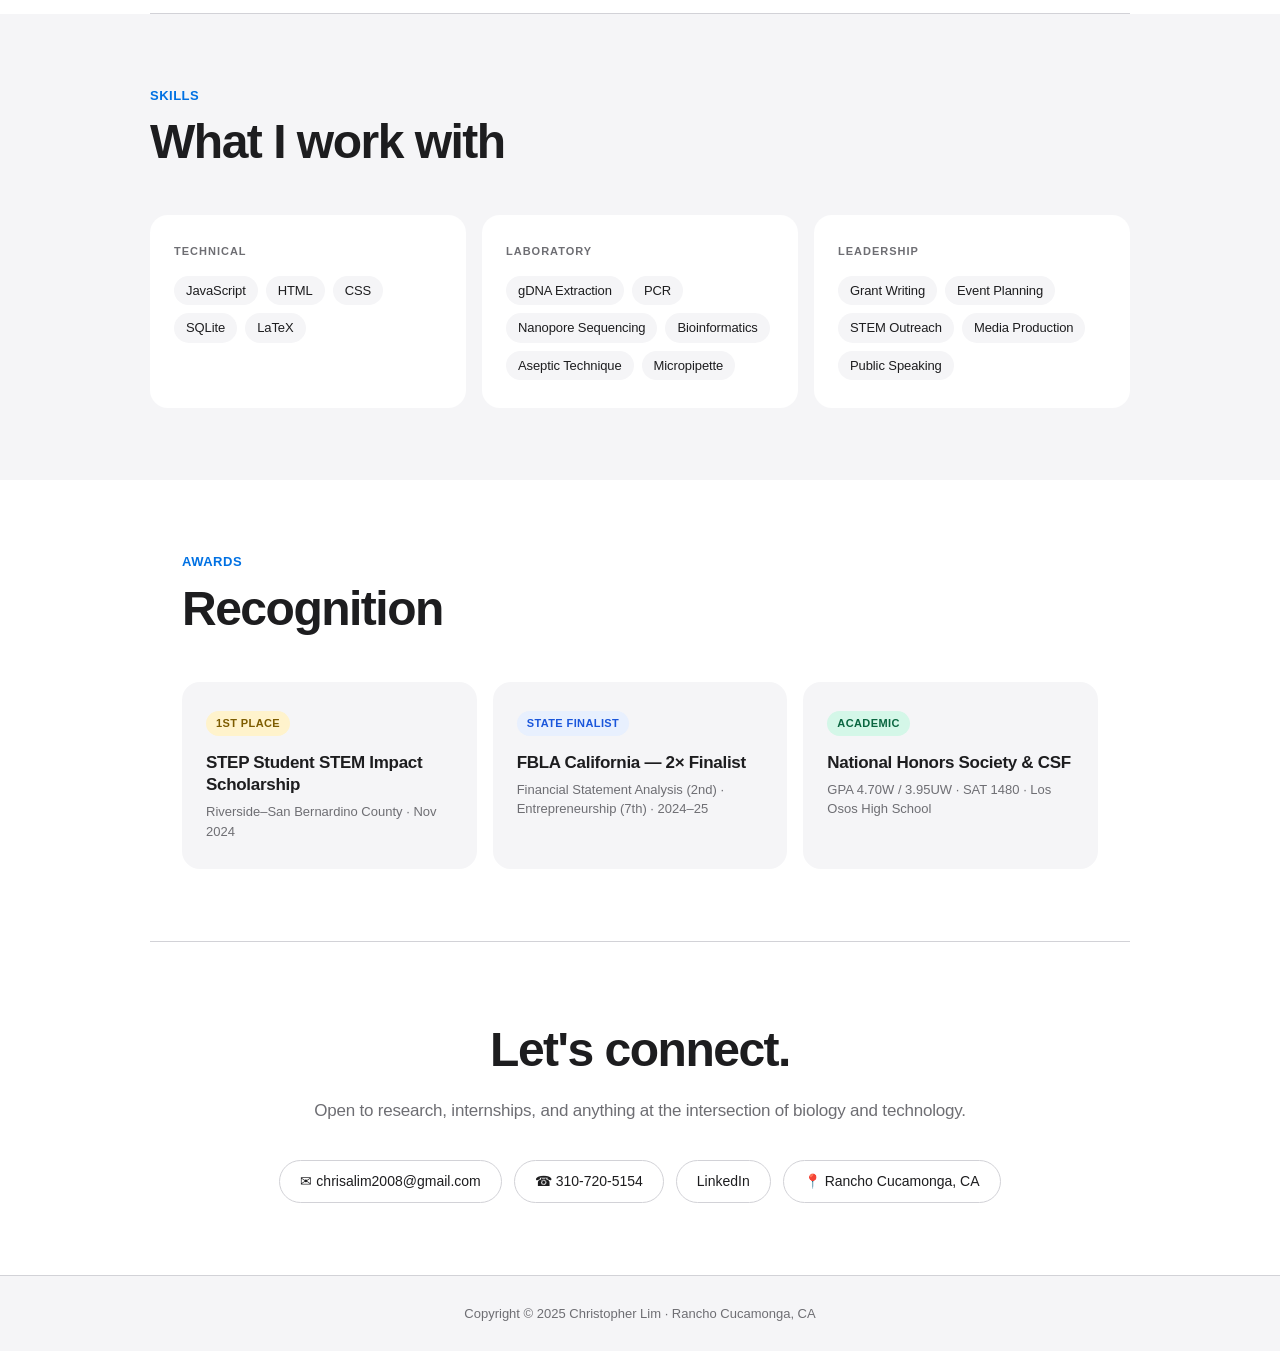
==== commit 6a61b2ef: "Update index.html" ====
--- a/index.html
+++ b/index.html
@@ -187,7 +187,7 @@
     <div class="contact-links">
       <a href="mailto:chrisalim2008@gmail.com" class="contact-chip">✉ chrisalim2008@gmail.com</a>
       <a href="tel:3107205154" class="contact-chip">☎ 310-720-5154</a>
-      <a href="https://www.linkedin.com/in/0-chrislim/" target="_blank" class="contact-chip">in linkedin</a>
+      <a href="https://www.linkedin.com/in/0-chrislim/" target="_blank" class="contact-chip">LinkedIn</a>
       <span class="contact-chip">📍 Rancho Cucamonga, CA</span>
     </div>
   </section>
